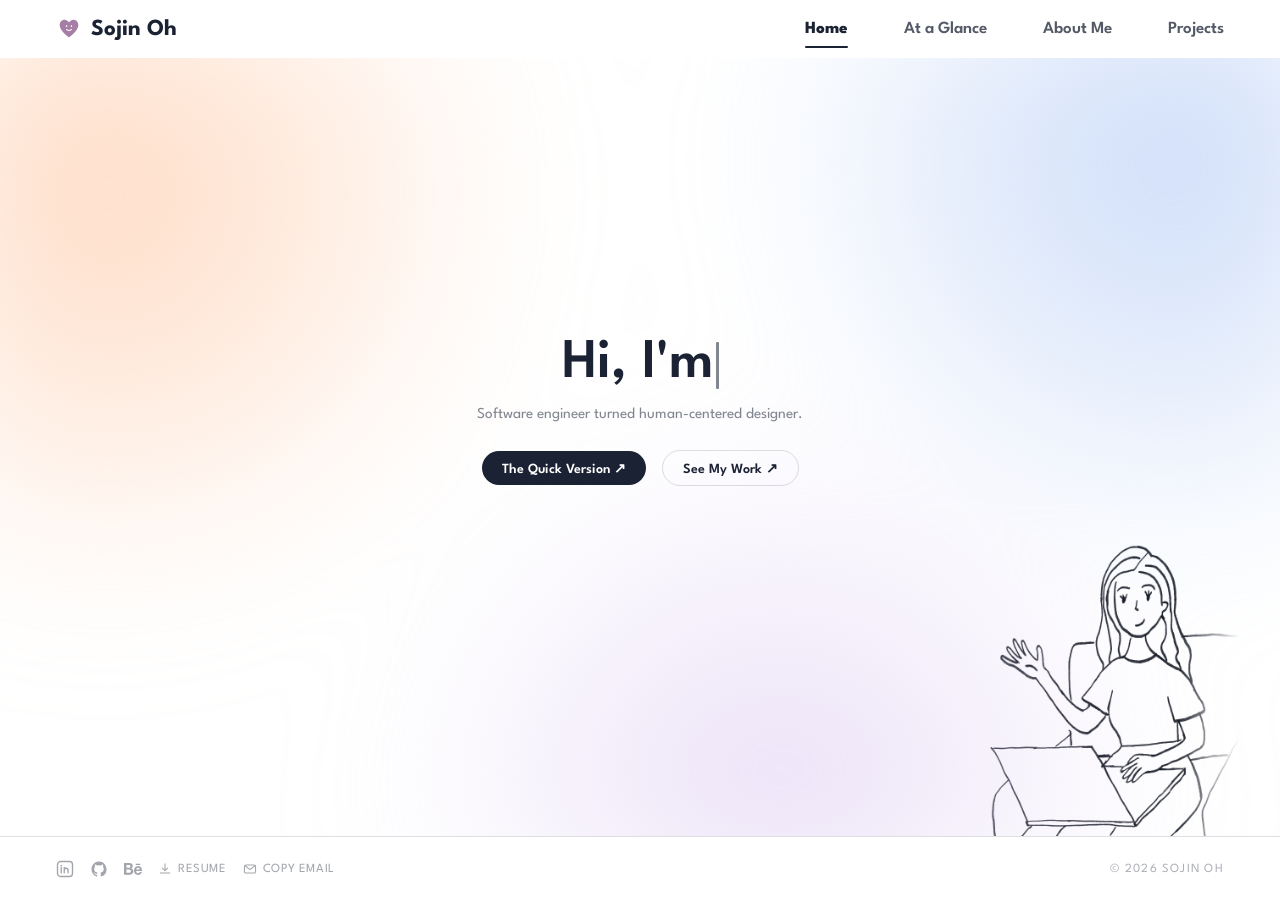
==== index.html @ 61c1c109 "Add Google Analytics tracking to all pages Co-Authored-By: Claude Sonnet 4.6 <noreply@anthropic.com>" ====
<!DOCTYPE html>
<html lang="en">
<head>
  <!-- Google tag (gtag.js) -->
  <script async src="https://www.googletagmanager.com/gtag/js?id=G-WYX55VS86H"></script>
  <script>
    window.dataLayer = window.dataLayer || [];
    function gtag(){dataLayer.push(arguments);}
    gtag('js', new Date());
    gtag('config', 'G-WYX55VS86H');
  </script>
  <meta charset="UTF-8">
  <meta name="viewport" content="width=device-width, initial-scale=1.0">
  <title>Sojin Oh</title>
  <link rel="preconnect" href="https://fonts.googleapis.com">
  <link rel="preconnect" href="https://fonts.gstatic.com" crossorigin>
  <link href="https://fonts.googleapis.com/css2?family=League+Spartan:wght@400;500;600;700;800&display=swap" rel="stylesheet">
  <link rel="stylesheet" href="css/base.css?v=1781768619">
  <link rel="stylesheet" href="css/nav.css?v=1781768619">
  <link rel="stylesheet" href="css/hero.css?v=1781768619">
  <link rel="stylesheet" href="css/cursor.css?v=1781768619">
  <link rel="stylesheet" href="css/feedback.css?v=1781768619">
</head>
<body>

<!-- Custom heart cursor -->
<div id="cursor-heart">
  <svg viewBox="0 0 64 64" fill="none">
    <path d="M32 52C32 52,9 37,9 22C9 14.5,15 9,21 9C26 9,30 12.5,32 16C34 12.5,38 9,43 9C49 9,55 14.5,55 22C55 37,32 52,32 52Z" fill="currentColor" opacity="0.9"/>
    <circle cx="26" cy="25" r="2" fill="white"/>
    <circle cx="38" cy="25" r="2" fill="white"/>
    <path d="M26 33 Q32 38.5 38 33" stroke="white" stroke-width="2.5" fill="none" stroke-linecap="round"/>
  </svg>
</div>
<canvas id="cursor-sparkle-canvas" width="90" height="90"></canvas>

<!-- Nav -->
<nav class="nav">
  <div class="nav-inner">
  <a class="nav-brand" href="/">
    <svg class="nav-heart-icon" viewBox="0 0 64 64" fill="none">
      <path d="M32 52C32 52,9 37,9 22C9 14.5,15 9,21 9C26 9,30 12.5,32 16C34 12.5,38 9,43 9C49 9,55 14.5,55 22C55 37,32 52,32 52Z" fill="currentColor" opacity="0.9"/>
      <circle cx="26" cy="25" r="2" fill="white"/>
      <circle cx="38" cy="25" r="2" fill="white"/>
      <path d="M26 33 Q32 38.5 38 33" stroke="white" stroke-width="2.5" fill="none" stroke-linecap="round"/>
    </svg>
    <span class="nav-logo-text">Sojin Oh</span>
  </a>
  <nav class="nav-links">
    <a class="nav-img-link active" href="/">Home</a>
    <a class="nav-img-link" href="glance.html">At a Glance</a>
    <a class="nav-img-link" href="about.html">About Me</a>
    <a class="nav-img-link" href="work.html">Projects</a>
  </nav>
  </div>
</nav>

<!-- Hero -->
<main class="hero">
  <div class="hero-inner">
    <div class="hero-content">
      <div class="heading-wrap">
        <div class="heading-text" id="heading-text"></div>
      </div>
      <p class="hero-caption">Software engineer turned human-centered designer.</p>
      <div class="cta-row">
        <a class="cta" href="glance.html">The Quick Version ↗</a>
        <a class="cta-secondary" href="work.html">See My Work ↗</a>
      </div>
    </div>
  </div>
</main>

<!-- Doodle corner illustration -->
<img id="doodle-default" class="doodle" src="images/Animated-PNG-Export.png" alt="" aria-hidden="true">
<img id="doodle-hover"   class="doodle" src="images/doodle-hover.png"         alt="" aria-hidden="true">

<!-- Feedback bubble -->
<div class="feedback-toggle-wrap">
  <button class="feedback-toggle hidden" id="feedback-toggle" aria-label="Leave feedback">
    <img class="feedback-icon" src="images/feedback-icon.png" alt="">
  </button>
  <button class="feedback-dismiss" id="feedback-dismiss" aria-label="Hide feedback button">
    <svg width="9" height="9" viewBox="0 0 10 10" fill="none" stroke="currentColor" stroke-width="1.6" stroke-linecap="round">
      <path d="M1 1l8 8M9 1l-8 8"/>
    </svg>
  </button>
</div>

<div class="feedback-card hidden" id="feedback-card">
  <button class="feedback-close" id="feedback-close" aria-label="Minimize">
    <svg width="13" height="13" viewBox="0 0 16 16" fill="none" stroke="currentColor" stroke-width="1.8" stroke-linecap="round">
      <path d="M3 13h10"/>
    </svg>
  </button>
  <div class="feedback-question feedback-title">Did you find what you were looking for?</div>
  <div class="feedback-emojis" id="feedback-emojis">
    <button class="feedback-emoji" data-label="Lost me">
      <svg class="feedback-emoji-icon" viewBox="0 0 64 64" fill="none" aria-hidden="true">
        <path d="M32 52C32 52,9 37,9 22C9 14.5,15 9,21 9C26 9,30 12.5,32 16C34 12.5,38 9,43 9C49 9,55 14.5,55 22C55 37,32 52,32 52Z" fill="currentColor" opacity="0.9"/>
        <path d="M24 23l4 4M24 27l4-4" stroke="white" stroke-width="2" stroke-linecap="round"/>
        <path d="M36 23l4 4M36 27l4-4" stroke="white" stroke-width="2" stroke-linecap="round"/>
        <path d="M24 35q2-2.4 4 0q2 2.4 4 0q2-2.4 4 0q2 2.4 4 0" stroke="white" stroke-width="2" fill="none" stroke-linecap="round"/>
      </svg>
      <span>Lost me</span>
    </button>
    <button class="feedback-emoji" data-label="Meh">
      <svg class="feedback-emoji-icon" viewBox="0 0 64 64" fill="none" aria-hidden="true">
        <path d="M32 52C32 52,9 37,9 22C9 14.5,15 9,21 9C26 9,30 12.5,32 16C34 12.5,38 9,43 9C49 9,55 14.5,55 22C55 37,32 52,32 52Z" fill="currentColor" opacity="0.9"/>
        <path d="M24 25h4" stroke="white" stroke-width="2.5" stroke-linecap="round"/>
        <path d="M36 25h4" stroke="white" stroke-width="2.5" stroke-linecap="round"/>
        <path d="M26 35h12" stroke="white" stroke-width="2.5" stroke-linecap="round"/>
      </svg>
      <span>Meh</span>
    </button>
    <button class="feedback-emoji" data-label="Decent">
      <svg class="feedback-emoji-icon" viewBox="0 0 64 64" fill="none" aria-hidden="true">
        <path d="M32 52C32 52,9 37,9 22C9 14.5,15 9,21 9C26 9,30 12.5,32 16C34 12.5,38 9,43 9C49 9,55 14.5,55 22C55 37,32 52,32 52Z" fill="currentColor" opacity="0.9"/>
        <circle cx="26" cy="25" r="2" fill="white"/>
        <circle cx="38" cy="25" r="2" fill="white"/>
        <path d="M26 33Q32 38.5 38 33" stroke="white" stroke-width="2.5" fill="none" stroke-linecap="round"/>
      </svg>
      <span>Decent</span>
    </button>
    <button class="feedback-emoji" data-label="Loved it">
      <svg class="feedback-emoji-icon" viewBox="0 0 64 64" fill="none" aria-hidden="true">
        <path d="M32 52C32 52,9 37,9 22C9 14.5,15 9,21 9C26 9,30 12.5,32 16C34 12.5,38 9,43 9C49 9,55 14.5,55 22C55 37,32 52,32 52Z" fill="currentColor" opacity="0.9"/>
        <path d="M32 52C32 52,9 37,9 22C9 14.5,15 9,21 9C26 9,30 12.5,32 16C34 12.5,38 9,43 9C49 9,55 14.5,55 22C55 37,32 52,32 52Z" fill="white" transform="translate(26,24) scale(0.16) translate(-32,-30)"/>
        <path d="M32 52C32 52,9 37,9 22C9 14.5,15 9,21 9C26 9,30 12.5,32 16C34 12.5,38 9,43 9C49 9,55 14.5,55 22C55 37,32 52,32 52Z" fill="white" transform="translate(38,24) scale(0.16) translate(-32,-30)"/>
        <path d="M23 33Q32 42 41 33" stroke="white" stroke-width="2.5" fill="none" stroke-linecap="round"/>
      </svg>
      <span>Loved it</span>
    </button>
    <button class="feedback-emoji" data-label="Obsessed">
      <svg class="feedback-emoji-icon" viewBox="0 0 64 64" fill="none" aria-hidden="true">
        <path d="M32 52C32 52,9 37,9 22C9 14.5,15 9,21 9C26 9,30 12.5,32 16C34 12.5,38 9,43 9C49 9,55 14.5,55 22C55 37,32 52,32 52Z" fill="currentColor" opacity="0.9"/>
        <path d="M26,21 L27.2,23.8 L30,25 L27.2,26.2 L26,29 L24.8,26.2 L22,25 L24.8,23.8 Z" fill="white"/>
        <path d="M38,21 L39.2,23.8 L42,25 L39.2,26.2 L38,29 L36.8,26.2 L34,25 L36.8,23.8 Z" fill="white"/>
        <ellipse cx="32" cy="36" rx="3.2" ry="4.4" fill="white"/>
      </svg>
      <span>Obsessed</span>
    </button>
  </div>
  <hr class="feedback-divider">
  <label class="feedback-question feedback-text-label" for="feedback-text">Anything I should do differently?</label>
  <div class="feedback-quick-replies" id="feedback-quick-replies">
    <button class="feedback-quick-reply" type="button">All good, loved it!</button>
    <button class="feedback-quick-reply" type="button">More project details please</button>
    <button class="feedback-quick-reply" type="button">More about your design process</button>
  </div>
  <textarea class="feedback-text" id="feedback-text" rows="3" placeholder="Type away, or tap a bubble above..."></textarea>
  <button class="feedback-submit" id="feedback-submit" disabled>Send feedback 💌</button>
</div>

<footer class="page-footer">
  <div class="page-footer-inner">
    <div class="page-socials">
      <a class="page-social-icon" href="https://www.linkedin.com/in/sojinoh/" target="_blank" rel="noopener" aria-label="LinkedIn">
        <svg width="18" height="18" viewBox="0 0 24 24" fill="none">
          <rect x="2" y="2" width="20" height="20" rx="4" stroke="currentColor" stroke-width="1.8"/>
          <path d="M7 10v7" stroke="currentColor" stroke-width="1.8" stroke-linecap="round"/>
          <circle cx="7" cy="7.5" r="1.1" fill="currentColor"/>
          <path d="M11 17v-3.5a2.5 2.5 0 0 1 5 0V17M11 10v7" stroke="currentColor" stroke-width="1.8" stroke-linecap="round"/>
        </svg>
      </a>
      <a class="page-social-icon" href="https://github.com/sojinoh" target="_blank" rel="noopener" aria-label="GitHub">
        <svg width="18" height="18" viewBox="0 0 24 24" fill="currentColor">
          <path fill-rule="evenodd" clip-rule="evenodd" d="M12 2C6.48 2 2 6.58 2 12.25c0 4.49 2.87 8.3 6.84 9.64.5.1.68-.22.68-.49 0-.24-.01-1.05-.01-1.9-2.78.62-3.37-1.21-3.37-1.21-.45-1.18-1.11-1.49-1.11-1.49-.91-.64.07-.63.07-.63 1 .07 1.53 1.06 1.53 1.06.89 1.56 2.34 1.11 2.91.85.09-.66.34-1.11.62-1.36-2.22-.26-4.56-1.14-4.56-5.07 0-1.12.39-2.04 1.03-2.76-.1-.26-.45-1.31.1-2.73 0 0 .84-.27 2.75 1.05a9.4 9.4 0 0 1 5 0c1.91-1.32 2.75-1.05 2.75-1.05.55 1.42.2 2.47.1 2.73.64.72 1.03 1.64 1.03 2.76 0 3.94-2.34 4.81-4.57 5.07.36.32.67.94.67 1.9 0 1.37-.01 2.47-.01 2.81 0 .27.18.6.69.49A10.03 10.03 0 0 0 22 12.25C22 6.58 17.52 2 12 2Z"/>
        </svg>
      </a>
      <a class="page-social-icon" href="https://www.behance.net/sojinoh1" target="_blank" rel="noopener" aria-label="Behance">
        <svg width="18" height="18" viewBox="0 0 24 24" fill="currentColor">
          <path d="M16.969 16.927a2.561 2.561 0 0 0 1.901.677 2.501 2.501 0 0 0 1.531-.475c.362-.235.636-.584.779-.99h2.585a5.091 5.091 0 0 1-1.9 2.896 5.292 5.292 0 0 1-3.091.88 5.839 5.839 0 0 1-2.284-.433 4.871 4.871 0 0 1-1.723-1.211 5.657 5.657 0 0 1-1.08-1.874 7.057 7.057 0 0 1-.383-2.393c-.005-.8.129-1.595.396-2.349a5.313 5.313 0 0 1 5.088-3.604 4.87 4.87 0 0 1 2.376.563c.661.362 1.231.87 1.668 1.485a6.2 6.2 0 0 1 .943 2.133c.194.821.263 1.666.205 2.508h-7.699c-.063.79.184 1.574.688 2.187ZM6.947 4.084a8.065 8.065 0 0 1 1.928.198 4.29 4.29 0 0 1 1.49.638c.418.303.748.711.958 1.182.241.579.357 1.203.341 1.83a3.506 3.506 0 0 1-.506 1.961 3.726 3.726 0 0 1-1.503 1.287 3.588 3.588 0 0 1 2.027 1.437c.464.747.697 1.615.67 2.494a4.593 4.593 0 0 1-.423 2.032 3.945 3.945 0 0 1-1.163 1.413 5.114 5.114 0 0 1-1.683.807 7.135 7.135 0 0 1-1.928.259H0V4.084h6.947Zm-.235 12.9c.308.004.616-.029.916-.099a2.18 2.18 0 0 0 .766-.332c.228-.158.411-.371.534-.619.142-.317.208-.663.191-1.009a2.08 2.08 0 0 0-.642-1.715 2.618 2.618 0 0 0-1.696-.505h-3.54v4.279h3.471Zm13.635-5.967a2.13 2.13 0 0 0-1.654-.619 2.336 2.336 0 0 0-1.163.259 2.474 2.474 0 0 0-.738.62 2.359 2.359 0 0 0-.396.792c-.074.239-.12.485-.137.734h4.769a3.239 3.239 0 0 0-.679-1.785l-.002-.001Zm-13.813-.648a2.254 2.254 0 0 0 1.423-.433c.399-.355.607-.88.56-1.413a1.916 1.916 0 0 0-.178-.891 1.298 1.298 0 0 0-.495-.533 1.851 1.851 0 0 0-.711-.274 3.966 3.966 0 0 0-.835-.073H3.241v3.631h3.293v-.014ZM21.62 5.122h-5.976v1.527h5.976V5.122Z"/>
        </svg>
      </a>
      <a class="page-social-link" href="Sojin_Oh_Resume.pdf" download aria-label="Download Resume">
        <svg width="14" height="14" viewBox="0 0 24 24" fill="none" stroke="currentColor" stroke-width="1.8" stroke-linecap="round" stroke-linejoin="round">
          <path d="M12 3v12M7.5 10.5 12 15l4.5-4.5"/>
          <path d="M4 19h16"/>
        </svg>
        Resume
      </a>
      <button class="page-social-link copy-email-btn" data-email="sojinohh@gmail.com" aria-label="Copy email address">
        <svg width="14" height="14" viewBox="0 0 24 24" fill="none" stroke="currentColor" stroke-width="1.8" stroke-linecap="round" stroke-linejoin="round">
          <rect x="2.5" y="5" width="19" height="14" rx="2.5"/>
          <path d="M3.5 6.5 12 13l8.5-6.5"/>
        </svg>
        <span class="copy-email-label">Copy Email</span>
      </button>
    </div>
    <span class="page-footer-copy">© 2026 Sojin Oh</span>
  </div>
</footer>

<script src="js/cursor.js"></script>
<script>
  (function () {
    const el = document.getElementById('heading-text');
    const segments = [
      { text: 'Hi,', hi: true },
      { text: " I'm ", hi: false }
    ];
    const allChars = [];
    for (const seg of segments) {
      for (const char of seg.text) allChars.push({ char, hi: seg.hi });
    }
    const names = ['Sojin', '소진'];

    const cursor = document.createElement('span');
    cursor.className = 'type-cursor';
    el.appendChild(cursor);

    const pauseAfter = 'Hi,'.length - 1;
    let i = 0;
    function typeNext() {
      if (i >= allChars.length) {
        typeNameSeq(0);
        return;
      }
      const { char, hi } = allChars[i];
      const span = document.createElement('span');
      if (hi) span.className = 'heading-hi';
      span.textContent = char === ' ' ? ' ' : char;
      el.insertBefore(span, cursor);
      const delay = i === pauseAfter ? 520 : 130;
      i++;
      setTimeout(typeNext, delay);
    }

    function typeNameSeq(nameIdx) {
      typeNameChar(names[nameIdx], 0, nameIdx);
    }

    function typeNameChar(str, idx, nameIdx) {
      if (idx >= str.length) {
        const isLast = nameIdx === names.length - 1;
        if (isLast) {
          fadeCursor();
        } else {
          setTimeout(() => eraseName(str.length, nameIdx), 850);
        }
        return;
      }
      const span = document.createElement('span');
      span.className = 'heading-name-char';
      span.textContent = str[idx];
      el.insertBefore(span, cursor);
      setTimeout(() => typeNameChar(str, idx + 1, nameIdx), 130);
    }

    function eraseName(count, nameIdx) {
      if (count <= 0) {
        setTimeout(() => typeNameSeq(nameIdx + 1), 250);
        return;
      }
      const chars = el.querySelectorAll('.heading-name-char');
      const last = chars[chars.length - 1];
      if (last) last.remove();
      setTimeout(() => eraseName(count - 1, nameIdx), 70);
    }

    function fadeCursor() {
      setTimeout(() => {
        cursor.style.transition = 'opacity 0.5s';
        cursor.style.opacity = '0';
        setTimeout(() => cursor.remove(), 500);
      }, 900);
    }

    typeNext();
  })();
</script>
<script>
  document.querySelectorAll('.nav-img-link, .cta, .cta-secondary, .social-icon').forEach(el => {
    el.addEventListener('mouseenter', () => document.body.classList.add('doodle-reacting'));
    el.addEventListener('mouseleave', () => document.body.classList.remove('doodle-reacting'));
  });
</script>
<script>
  (function () {
    const hero = document.querySelector('.hero');
    if (!hero) return;
    const RANGE = 22;
    hero.addEventListener('mousemove', e => {
      const rect = hero.getBoundingClientRect();
      const nx = (e.clientX - rect.left) / rect.width - 0.5;
      const ny = (e.clientY - rect.top) / rect.height - 0.5;
      hero.style.setProperty('--mx', (nx * RANGE).toFixed(1));
      hero.style.setProperty('--my', (ny * RANGE).toFixed(1));
    });
    hero.addEventListener('mouseleave', () => {
      hero.style.setProperty('--mx', 0);
      hero.style.setProperty('--my', 0);
    });
  })();
</script>

<button class="scroll-hint hidden" id="scroll-hint" aria-label="Scroll down">
  <svg width="16" height="16" viewBox="0 0 16 16" fill="none" stroke="currentColor" stroke-width="2" stroke-linecap="round" stroke-linejoin="round">
    <path d="M3 6l5 5 5-5"/>
  </svg>
</button>
<script src="js/feedback.js"></script>
<script src="js/copy-email.js"></script>
<script src="js/scroll-hint.js"></script>

</body>
</html>
---- css/base.css ----
:root {
  --bg:           #FFFFFF;
  --text:         #1A2233;
  --accent:       #1A2233;
  --sky:          #F2F2F2;
  --sky-deep:     #FFFFFF;
  --nav-bg:       #FFFFFF;
  --nav-text:     #1A2233;
  --muted:        rgba(26, 34, 51, 0.55);
  --border:       rgba(26, 34, 51, 0.14);
  --heart-color:  #9B6F9B;
  --card-elevated: #E6DBE6;
  --chip-bg:      rgba(26, 34, 51, 0.06);
}

* { box-sizing: border-box; margin: 0; padding: 0; outline: none; }

a { color: inherit; }

/* ── Inline text links (no class) ───────────────────────────────
   Classed links (.cta, .page-social-icon, etc.) set their own color/
   decoration and override this via specificity. */
a:not([class]) {
  color: var(--heart-color);
  text-decoration: underline;
  text-decoration-color: var(--heart-color);
  text-underline-offset: 2px;
  transition: opacity 0.2s;
}

a:not([class]):hover {
  opacity: 0.7;
}

/* ── Image placeholder (diagonal X box, until real images are in) ── */
.img-placeholder {
  background-color: var(--sky);
  border: 1px solid var(--border);
  background-image:
    linear-gradient(to top right, transparent calc(50% - 0.5px), var(--border) 50%, transparent calc(50% + 0.5px)),
    linear-gradient(to top left,  transparent calc(50% - 0.5px), var(--border) 50%, transparent calc(50% + 0.5px));
}

/* ── Footer ──────────────────────────────────────────────────── */
.page-footer {
  position: fixed;
  bottom: 0;
  left: 0;
  width: 100%;
  background: var(--nav-bg);
  padding: 1.4rem 3.5rem;
  flex-shrink: 0;
  z-index: 10;
  border-top: 1px solid var(--border);
}

.page-footer-inner {
  display: flex;
  align-items: center;
  justify-content: space-between;
  max-width: 1200px;
  margin: 0 auto;
}

.page-footer-copy {
  font-size: 0.78rem;
  color: var(--text);
  opacity: 0.35;
  text-transform: uppercase;
  letter-spacing: 0.1em;
}

.page-socials {
  display: flex;
  flex-direction: row;
  gap: 1rem;
}

.page-social-icon {
  color: var(--text);
  opacity: 0.4;
  display: flex;
  align-items: center;
  text-decoration: none;
  transition: opacity 0.2s, color 0.2s, transform 0.2s cubic-bezier(0.34, 1.56, 0.64, 1);
}

.page-social-icon:hover {
  color: var(--accent);
  opacity: 1;
  transform: scale(1.2) translateY(-2px);
}

.page-social-link {
  display: inline-flex;
  align-items: center;
  gap: 6px;
  font-family: 'League Spartan', sans-serif;
  font-size: 0.78rem;
  letter-spacing: 0.05em;
  text-transform: uppercase;
  color: var(--text);
  opacity: 0.4;
  text-decoration: none;
  background: none;
  border: none;
  padding: 0;
  cursor: pointer;
  transition: opacity 0.2s, color 0.2s, transform 0.2s cubic-bezier(0.34, 1.56, 0.64, 1);
}

.page-social-link:hover {
  color: var(--accent);
  opacity: 1;
  transform: translateY(-2px);
}

.page-social-link.copied {
  color: var(--accent);
  opacity: 1;
}

@media (max-width: 700px) {
  .page-footer { padding: 1.2rem 1.5rem; }
}

/* ── Scroll hint ──────────────────────────────────────────────── */
.scroll-hint {
  position: fixed;
  bottom: 6.2rem;
  right: 2.2rem;
  z-index: 15;
  width: 40px;
  height: 40px;
  border-radius: 50%;
  background: var(--nav-bg);
  border: 1.5px solid var(--border);
  display: flex;
  align-items: center;
  justify-content: center;
  color: var(--text);
  cursor: pointer;
  opacity: 0.85;
  transition: opacity 0.3s ease, border-color 0.2s, color 0.2s;
}

.scroll-hint:hover { border-color: var(--accent); color: var(--accent); }

.scroll-hint.hidden { opacity: 0; pointer-events: none; }

@media (max-width: 700px) {
  .scroll-hint { right: 1.2rem; bottom: 5.6rem; width: 34px; height: 34px; }
}

.doodle {
  position: fixed;
  bottom: 4rem;
  right: max(0px, calc(50% - 600px));
  width: min(500px, 42vw);
  pointer-events: none;
  z-index: 1;
  transition: opacity 0.25s ease;
  mix-blend-mode: multiply;
  mask-image: linear-gradient(to right, black 0%, black 88%, transparent 100%);
  -webkit-mask-image: linear-gradient(to right, black 0%, black 88%, transparent 100%);
}
#doodle-hover { opacity: 0; }
body.doodle-reacting #doodle-default { opacity: 0; }
body.doodle-reacting #doodle-hover   { opacity: 1; }
html { font-size: 16px; }
@media (max-width: 700px) { html { font-size: 15px; } }
html, body { height: 100%; }

body {
  background: var(--bg);
  min-height: 100vh;
  display: flex;
  flex-direction: column;
  position: relative;
  overflow: hidden;
  font-family: 'League Spartan', sans-serif;
  color: var(--text);
  padding-bottom: 4.7rem;
}

@media (max-width: 700px) {
  body { padding-bottom: 4.2rem; }

  /* Mobile Safari anchors `position: fixed` to the large viewport (toolbar
     collapsed), so a fixed bottom-0 footer sits below the visible screen
     until the page is scrolled once. The homepage never scrolls, so the
     footer would stay hidden forever — keep it in normal flow there instead,
     sized to the dynamic (currently visible) viewport. */
  body:has(.hero) {
    height: 100dvh;
    min-height: 100dvh;
    padding-bottom: 0;
  }

  body:has(.hero) .page-footer {
    position: static;
  }
}
---- css/nav.css ----
.nav {
  display: flex;
  justify-content: space-between;
  align-items: center;
  padding: 1rem 3.5rem;
  position: relative;
  z-index: 10;
  background: var(--nav-bg);
}

.nav-inner {
  display: flex;
  justify-content: space-between;
  align-items: center;
  max-width: 1200px;
  margin: 0 auto;
  width: 100%;
}

.nav-brand {
  display: flex;
  align-items: center;
  gap: 9px;
  text-decoration: none;
  transition: transform 0.2s cubic-bezier(0.34, 1.56, 0.64, 1);
}

.nav-brand:hover { transform: scale(1.05); }

.nav-heart-icon {
  height: 26px;
  width: 26px;
  flex-shrink: 0;
  color: var(--heart-color);
}

.nav-logo-text {
  font-family: 'League Spartan', sans-serif;
  font-weight: 700;
  font-size: 23px;
  color: var(--nav-text);
  line-height: 1;
}

.nav-links {
  display: flex;
  align-items: flex-end;
  gap: 3.5rem;
}

.nav-img-link {
  position: relative;
  display: flex;
  align-items: center;
  text-decoration: none;
  opacity: 0.75;
  transition: opacity 0.2s, color 0.2s, transform 0.2s cubic-bezier(0.34, 1.56, 0.64, 1);
  font-family: 'League Spartan', sans-serif;
  font-weight: 600;
  font-size: 17px;
  color: var(--nav-text);
  line-height: 1;
  padding: 12px 16px 16px;
  margin: -12px -16px -16px;
}

.nav-img-link::after {
  content: '';
  position: absolute;
  left: 16px;
  right: 16px;
  bottom: 6px;
  height: 2px;
  border-radius: 1px;
  background: var(--nav-text);
  transform: scaleX(0);
  transform-origin: center;
  transition: transform 0.2s cubic-bezier(0.34, 1.56, 0.64, 1);
}

.nav-img-link:hover {
  opacity: 1;
  color: var(--accent);
  transform: translateY(-3px);
}

.nav-img-link.active {
  opacity: 1;
  font-weight: 800;
}

.nav-img-link.active::after {
  transform: scaleX(1);
}

@media (max-width: 700px) {
  .nav { padding: 0.75rem 1.5rem; }
  .nav-logo-text { font-size: 19px; }
  .nav-heart-icon { height: 22px; width: 22px; }
  .nav-links { gap: 1.6rem; }
  .nav-img-link { font-size: 14px; }
}

@media (max-width: 480px) {
  .nav-logo-text { font-size: 17px; }
  .nav-links { gap: 1rem; }
  .nav-img-link { font-size: 13px; }
}
---- css/hero.css ----
.hero {
  flex: 1;
  display: flex;
  align-items: center;
  padding: 2rem 3.5rem 6rem;
  position: relative;
  z-index: 2;
}

.hero::before {
  content: '';
  position: absolute;
  inset: -8% -5%;
  z-index: -1;
  pointer-events: none;
  background:
    radial-gradient(circle at 12% 22%, rgba(255, 199, 163, 0.65), transparent 30%),
    radial-gradient(circle at 88% 18%, rgba(176, 201, 245, 0.65), transparent 30%),
    radial-gradient(circle at 60% 92%, rgba(216, 196, 240, 0.55), transparent 34%);
  background-blend-mode: screen;
  filter: blur(70px);
  transform: translate(calc(var(--mx, 0) * 1px), calc(var(--my, 0) * 1px));
  transition: transform 0.6s ease-out;
  will-change: transform;
}

.hero-inner {
  max-width: 1200px;
  margin: 0 auto;
  width: 100%;
  display: flex;
  justify-content: center;
}

.hero-content {
  display: flex;
  flex-direction: column;
  align-items: center;
  text-align: center;
  max-width: 560px;
}

.hero-caption {
  font-size: 0.95rem;
  color: var(--muted);
  margin-top: 0.8rem;
  margin-bottom: 1.8rem;
}

.heading-wrap {
  margin-bottom: 0;
}

.heading-text {
  display: block;
  font-family: 'League Spartan', sans-serif;
  font-weight: 600;
  font-size: 56px;
  line-height: 1.1;
  color: var(--text);
  white-space: nowrap;
}

.heading-hi {
  color: var(--accent);
}

.type-cursor {
  display: inline-block;
  width: 3px;
  height: 0.85em;
  background: var(--muted);
  vertical-align: middle;
  margin-left: 3px;
  border-radius: 1px;
  animation: cursorBlink 0.6s step-end infinite;
}

@keyframes cursorBlink {
  0%, 100% { opacity: 1; }
  50%       { opacity: 0; }
}

.cta {
  display: inline-flex;
  align-items: center;
  gap: 8px;
  font-family: 'League Spartan', sans-serif;
  font-size: 14px;
  font-weight: 600;
  color: #fff;
  background: var(--accent);
  border-radius: 24px;
  padding: 9px 20px;
  text-decoration: none;
  transition: background 0.2s, transform 0.15s;
}

.cta-row {
  display: flex;
  align-items: center;
  gap: 1rem;
  flex-wrap: wrap;
  justify-content: center;
}

.cta-secondary {
  display: inline-flex;
  align-items: center;
  gap: 8px;
  font-family: 'League Spartan', sans-serif;
  font-size: 14px;
  font-weight: 600;
  color: var(--text);
  border: 1.5px solid var(--border);
  border-radius: 24px;
  padding: 9px 20px;
  text-decoration: none;
  transition: border-color 0.2s, color 0.2s, transform 0.15s, box-shadow 0.2s;
}

.cta-secondary:hover {
  border-color: var(--accent);
  color: var(--accent);
  transform: translateY(-3px);
  box-shadow: 0 8px 24px rgba(26, 34, 51, 0.12);
}

.cta:hover {
  filter: brightness(0.88);
  transform: translateY(-3px);
  box-shadow: 0 8px 24px rgba(26, 34, 51, 0.12);
}

.socials {
  display: flex;
  gap: 12px;
  margin-top: 2.4rem;
}

.social-icon {
  color: var(--text);
  text-decoration: none;
  display: flex;
  align-items: center;
  transition: color 0.2s, transform 0.2s cubic-bezier(0.34, 1.56, 0.64, 1);
}

.social-icon:hover {
  color: var(--accent);
  transform: scale(1.25) translateY(-2px);
}


@media (max-width: 700px) {
  .hero { align-items: center; justify-content: center; padding: 1rem 1.5rem 3rem; }
  .hero-content { align-items: center; text-align: center; }
  .doodle { width: min(220px, 55vw); opacity: 0.5; bottom: 3.5rem; }
  .heading-text { font-size: clamp(32px, 9vw, 44px); white-space: normal; text-align: center; }
  .hero-caption { text-align: center; }
  .cta-row { justify-content: center; }
  .cta { font-size: 13px; padding: 9px 18px; }
  .cta-secondary { font-size: 13px; padding: 9px 18px; }
  .socials { margin-top: 1.6rem; }
}

@media (max-width: 480px) {
  .heading-text { font-size: clamp(28px, 9vw, 36px); }
  .cta { font-size: 13px; padding: 9px 18px; }
}
---- css/cursor.css ----
/* ── Hide default cursor (desktop only) ────────────────────── */
@media (hover: hover) and (pointer: fine) {
  * { cursor: none !important; }
}

@media not all and (hover: hover) and (pointer: fine) {
  #cursor-heart,
  #cursor-sparkle-canvas { display: none !important; }
}

/* ── Heart cursor ──────────────────────────────────────────── */
#cursor-heart,
#nav-logo {
  color: var(--heart-color, #d4a0e8);
}

#cursor-heart {
  position: fixed;
  pointer-events: none;
  z-index: 99999;
  width: 38px;
  height: 38px;
  transform: translate(-50%, -50%);
  transition: transform 0.12s ease;
}

#cursor-heart svg {
  width: 100%;
  height: 100%;
  filter: drop-shadow(0 1px 3px rgba(0, 0, 0, 0.25));
  transition: filter 0.15s ease;
}

#cursor-heart.hovering {
  transform: translate(-50%, -50%) scale(1.35);
}

#cursor-heart.hovering svg {
  filter: drop-shadow(0 0 7px rgba(26, 34, 51, 0.5)) drop-shadow(0 1px 3px rgba(0, 0, 0, 0.2));
}

#cursor-heart.clicking {
  transform: translate(-50%, -50%) scale(0.72);
}

#cursor-heart.clicking svg {
  filter: drop-shadow(0 0 10px rgba(26, 34, 51, 0.6)) drop-shadow(0 1px 3px rgba(0, 0, 0, 0.2));
}

/* ── Sparkle canvas ────────────────────────────────────────── */
#cursor-sparkle-canvas {
  position: fixed;
  pointer-events: none;
  z-index: 99998;
  width: 90px;
  height: 90px;
  transform: translate(-50%, -50%);
}
---- css/feedback.css ----
/* ── Feedback: floating toggle ───────────────────────────────── */
.feedback-toggle-wrap {
  position: fixed;
  bottom: 5.5rem;
  left: max(3.5rem, calc(50% - 600px));
  z-index: 50;
}

.feedback-toggle-wrap.hidden { display: none; }

.feedback-icon {
  width: 19px;
  height: 19px;
  filter: brightness(0) invert(1);
  transform: translate(1px, 1px);
}

.feedback-toggle {
  position: relative;
  width: 42px;
  height: 42px;
  border-radius: 50%;
  background: var(--heart-color);
  color: #fff;
  border: none;
  display: flex;
  align-items: center;
  justify-content: center;
  cursor: pointer;
  box-shadow: 0 6px 20px rgba(26, 34, 51, 0.22);
  transition: transform 0.2s ease;
}

.feedback-toggle:hover { transform: scale(1.08); }
.feedback-toggle.hidden { display: none; }

.feedback-dismiss {
  position: absolute;
  top: -4px;
  right: -4px;
  width: 18px;
  height: 18px;
  border-radius: 50%;
  background: var(--bg);
  border: none;
  box-shadow: 0 2px 6px rgba(26, 34, 51, 0.25);
  color: var(--muted);
  display: flex;
  align-items: center;
  justify-content: center;
  padding: 0;
  cursor: pointer;
  opacity: 1;
  transition: color 0.15s ease, box-shadow 0.15s ease;
}

.feedback-dismiss:hover, .feedback-dismiss:focus-visible {
  color: var(--accent);
  box-shadow: 0 2px 8px rgba(26, 34, 51, 0.35);
}

.feedback-dismiss.hidden,
.feedback-toggle.hidden + .feedback-dismiss { display: none; }

/* ── Feedback: card ───────────────────────────────────────────── */
.feedback-card {
  position: fixed;
  bottom: 5.5rem;
  left: max(3.5rem, calc(50% - 600px));
  z-index: 50;
  width: min(300px, calc(100vw - 7rem));
  background: var(--sky-deep);
  border: 1px solid var(--border);
  border-radius: 16px;
  padding: 1.2rem 1.2rem 1.1rem;
  box-shadow: 0 16px 48px rgba(26, 34, 51, 0.22);
}

.feedback-card.hidden { display: none; }

.feedback-close {
  position: absolute;
  top: 0.4rem;
  right: 0.4rem;
  background: transparent;
  border: none;
  color: var(--muted);
  cursor: pointer;
  display: flex;
  align-items: center;
  justify-content: center;
  width: 36px;
  height: 36px;
  border-radius: 50%;
  transition: color 0.2s, background 0.2s;
}

.feedback-close:hover { color: var(--accent); background: var(--chip-bg); }

.feedback-question {
  font-size: 0.92rem;
  font-weight: 600;
  color: var(--text);
  line-height: 1.4;
}

.feedback-title {
  margin: 0 1.4rem 1rem 0;
}

.feedback-divider {
  border: none;
  border-top: 1px solid var(--border);
  margin: 1.3rem 0 1rem;
}

.feedback-emojis {
  display: flex;
  justify-content: space-between;
  gap: 4px;
  margin-bottom: 0.3rem;
}

.feedback-emoji {
  background: transparent;
  border: none;
  padding: 5px;
  border-radius: 8px;
  cursor: pointer;
  display: flex;
  flex-direction: column;
  align-items: center;
  gap: 4px;
  opacity: 0.5;
  transition: opacity 0.2s, transform 0.2s, background 0.2s;
}

.feedback-emoji-icon {
  width: 26px;
  height: 26px;
  color: var(--heart-color);
}

.feedback-emoji span {
  font-size: 0.62rem;
  color: var(--muted);
  text-align: center;
  line-height: 1.1;
}

.feedback-emoji:hover { opacity: 0.85; transform: scale(1.1); }

.feedback-emoji.selected {
  opacity: 1;
  background: var(--chip-bg);
  transform: scale(1.15);
}

.feedback-text-label {
  display: block;
  margin-bottom: 0.8rem;
}

.feedback-quick-replies {
  display: flex;
  flex-wrap: wrap;
  gap: 6px;
  margin-bottom: 0.8rem;
}

.feedback-quick-reply {
  background: var(--chip-bg);
  border: 1px solid var(--border);
  border-radius: 14px;
  padding: 4px 10px;
  font-family: 'League Spartan', sans-serif;
  font-size: 0.74rem;
  color: var(--text);
  cursor: pointer;
  transition: border-color 0.2s, color 0.2s;
}

.feedback-quick-reply:hover { border-color: var(--accent); color: var(--accent); }

.feedback-text {
  width: 100%;
  resize: none;
  background: var(--bg);
  border: 1px solid var(--border);
  border-radius: 10px;
  padding: 0.6rem 0.7rem;
  font-family: inherit;
  font-size: 0.85rem;
  color: var(--text);
  margin-bottom: 1.1rem;
  transition: border-color 0.2s;
}

.feedback-text:focus { outline: none; border-color: var(--accent); }

.feedback-submit {
  width: 100%;
  background: var(--border);
  color: var(--muted);
  border: none;
  border-radius: 10px;
  padding: 8px 0;
  font-family: 'League Spartan', sans-serif;
  font-size: 0.85rem;
  font-weight: 600;
  cursor: not-allowed;
  transition: background 0.2s, color 0.2s;
}

.feedback-submit:not(:disabled) {
  background: var(--accent);
  color: #fff;
  cursor: pointer;
}

.feedback-thanks {
  font-size: 0.88rem;
  color: var(--accent);
  font-weight: 600;
  text-align: center;
  padding: 0.6rem 0;
}

@media (max-width: 700px) {
  .feedback-toggle-wrap, .feedback-card { bottom: 4.8rem; left: 1.5rem; }
  .feedback-card { width: min(300px, calc(100vw - 3rem)); }
}
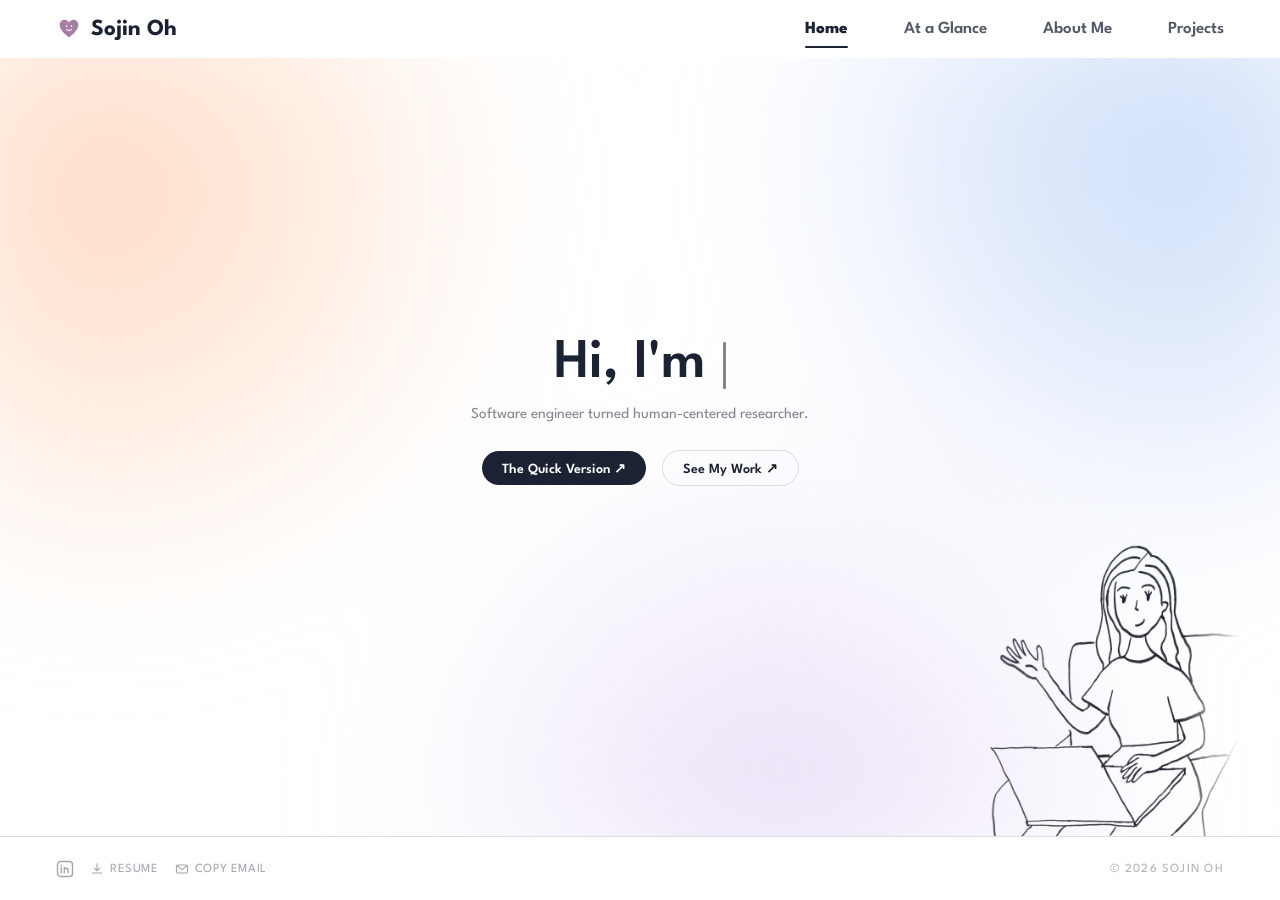
==== commit fddb78ce: "Remove GitHub and Behance icons from social bar on all pages Co-Authored-By: Claude Sonnet 4.6 <nore" ====
--- a/index.html
+++ b/index.html
@@ -62,7 +62,7 @@
       <div class="heading-wrap">
         <div class="heading-text" id="heading-text"></div>
       </div>
-      <p class="hero-caption">Software engineer turned human-centered designer.</p>
+      <p class="hero-caption">Software engineer turned human-centered researcher.</p>
       <div class="cta-row">
         <a class="cta" href="glance.html">The Quick Version ↗</a>
         <a class="cta-secondary" href="work.html">See My Work ↗</a>
@@ -161,16 +161,6 @@
           <path d="M7 10v7" stroke="currentColor" stroke-width="1.8" stroke-linecap="round"/>
           <circle cx="7" cy="7.5" r="1.1" fill="currentColor"/>
           <path d="M11 17v-3.5a2.5 2.5 0 0 1 5 0V17M11 10v7" stroke="currentColor" stroke-width="1.8" stroke-linecap="round"/>
-        </svg>
-      </a>
-      <a class="page-social-icon" href="https://github.com/sojinoh" target="_blank" rel="noopener" aria-label="GitHub">
-        <svg width="18" height="18" viewBox="0 0 24 24" fill="currentColor">
-          <path fill-rule="evenodd" clip-rule="evenodd" d="M12 2C6.48 2 2 6.58 2 12.25c0 4.49 2.87 8.3 6.84 9.64.5.1.68-.22.68-.49 0-.24-.01-1.05-.01-1.9-2.78.62-3.37-1.21-3.37-1.21-.45-1.18-1.11-1.49-1.11-1.49-.91-.64.07-.63.07-.63 1 .07 1.53 1.06 1.53 1.06.89 1.56 2.34 1.11 2.91.85.09-.66.34-1.11.62-1.36-2.22-.26-4.56-1.14-4.56-5.07 0-1.12.39-2.04 1.03-2.76-.1-.26-.45-1.31.1-2.73 0 0 .84-.27 2.75 1.05a9.4 9.4 0 0 1 5 0c1.91-1.32 2.75-1.05 2.75-1.05.55 1.42.2 2.47.1 2.73.64.72 1.03 1.64 1.03 2.76 0 3.94-2.34 4.81-4.57 5.07.36.32.67.94.67 1.9 0 1.37-.01 2.47-.01 2.81 0 .27.18.6.69.49A10.03 10.03 0 0 0 22 12.25C22 6.58 17.52 2 12 2Z"/>
-        </svg>
-      </a>
-      <a class="page-social-icon" href="https://www.behance.net/sojinoh1" target="_blank" rel="noopener" aria-label="Behance">
-        <svg width="18" height="18" viewBox="0 0 24 24" fill="currentColor">
-          <path d="M16.969 16.927a2.561 2.561 0 0 0 1.901.677 2.501 2.501 0 0 0 1.531-.475c.362-.235.636-.584.779-.99h2.585a5.091 5.091 0 0 1-1.9 2.896 5.292 5.292 0 0 1-3.091.88 5.839 5.839 0 0 1-2.284-.433 4.871 4.871 0 0 1-1.723-1.211 5.657 5.657 0 0 1-1.08-1.874 7.057 7.057 0 0 1-.383-2.393c-.005-.8.129-1.595.396-2.349a5.313 5.313 0 0 1 5.088-3.604 4.87 4.87 0 0 1 2.376.563c.661.362 1.231.87 1.668 1.485a6.2 6.2 0 0 1 .943 2.133c.194.821.263 1.666.205 2.508h-7.699c-.063.79.184 1.574.688 2.187ZM6.947 4.084a8.065 8.065 0 0 1 1.928.198 4.29 4.29 0 0 1 1.49.638c.418.303.748.711.958 1.182.241.579.357 1.203.341 1.83a3.506 3.506 0 0 1-.506 1.961 3.726 3.726 0 0 1-1.503 1.287 3.588 3.588 0 0 1 2.027 1.437c.464.747.697 1.615.67 2.494a4.593 4.593 0 0 1-.423 2.032 3.945 3.945 0 0 1-1.163 1.413 5.114 5.114 0 0 1-1.683.807 7.135 7.135 0 0 1-1.928.259H0V4.084h6.947Zm-.235 12.9c.308.004.616-.029.916-.099a2.18 2.18 0 0 0 .766-.332c.228-.158.411-.371.534-.619.142-.317.208-.663.191-1.009a2.08 2.08 0 0 0-.642-1.715 2.618 2.618 0 0 0-1.696-.505h-3.54v4.279h3.471Zm13.635-5.967a2.13 2.13 0 0 0-1.654-.619 2.336 2.336 0 0 0-1.163.259 2.474 2.474 0 0 0-.738.62 2.359 2.359 0 0 0-.396.792c-.074.239-.12.485-.137.734h4.769a3.239 3.239 0 0 0-.679-1.785l-.002-.001Zm-13.813-.648a2.254 2.254 0 0 0 1.423-.433c.399-.355.607-.88.56-1.413a1.916 1.916 0 0 0-.178-.891 1.298 1.298 0 0 0-.495-.533 1.851 1.851 0 0 0-.711-.274 3.966 3.966 0 0 0-.835-.073H3.241v3.631h3.293v-.014ZM21.62 5.122h-5.976v1.527h5.976V5.122Z"/>
         </svg>
       </a>
       <a class="page-social-link" href="Sojin_Oh_Resume.pdf" download aria-label="Download Resume">
@@ -233,12 +223,7 @@
 
     function typeNameChar(str, idx, nameIdx) {
       if (idx >= str.length) {
-        const isLast = nameIdx === names.length - 1;
-        if (isLast) {
-          fadeCursor();
-        } else {
-          setTimeout(() => eraseName(str.length, nameIdx), 850);
-        }
+        setTimeout(() => eraseName(str.length, nameIdx), 2200);
         return;
       }
       const span = document.createElement('span');
@@ -250,21 +235,14 @@
 
     function eraseName(count, nameIdx) {
       if (count <= 0) {
-        setTimeout(() => typeNameSeq(nameIdx + 1), 250);
+        const nextIdx = (nameIdx + 1) % names.length;
+        setTimeout(() => typeNameSeq(nextIdx), 400);
         return;
       }
       const chars = el.querySelectorAll('.heading-name-char');
       const last = chars[chars.length - 1];
       if (last) last.remove();
-      setTimeout(() => eraseName(count - 1, nameIdx), 70);
-    }
-
-    function fadeCursor() {
-      setTimeout(() => {
-        cursor.style.transition = 'opacity 0.5s';
-        cursor.style.opacity = '0';
-        setTimeout(() => cursor.remove(), 500);
-      }, 900);
+      setTimeout(() => eraseName(count - 1, nameIdx), 110);
     }
 
     typeNext();
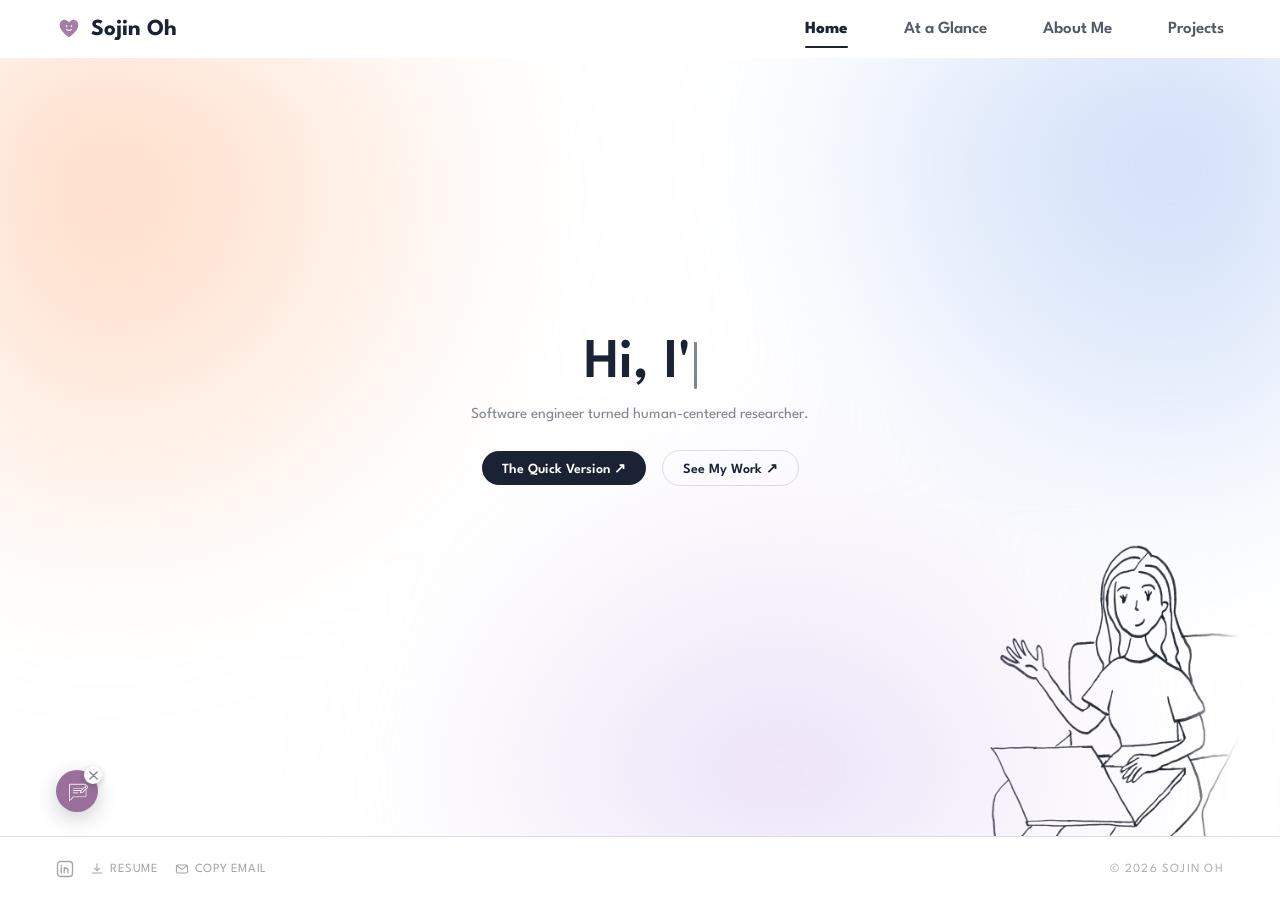
==== commit 9982225f: "Rewrite website case study as a pivot-driven story and stop feedback auto-popup - Rename project to " ====
--- a/index.html
+++ b/index.html
@@ -278,7 +278,7 @@
     <path d="M3 6l5 5 5-5"/>
   </svg>
 </button>
-<script src="js/feedback.js"></script>
+<script src="js/feedback.js?v=2"></script>
 <script src="js/copy-email.js"></script>
 <script src="js/scroll-hint.js"></script>
 
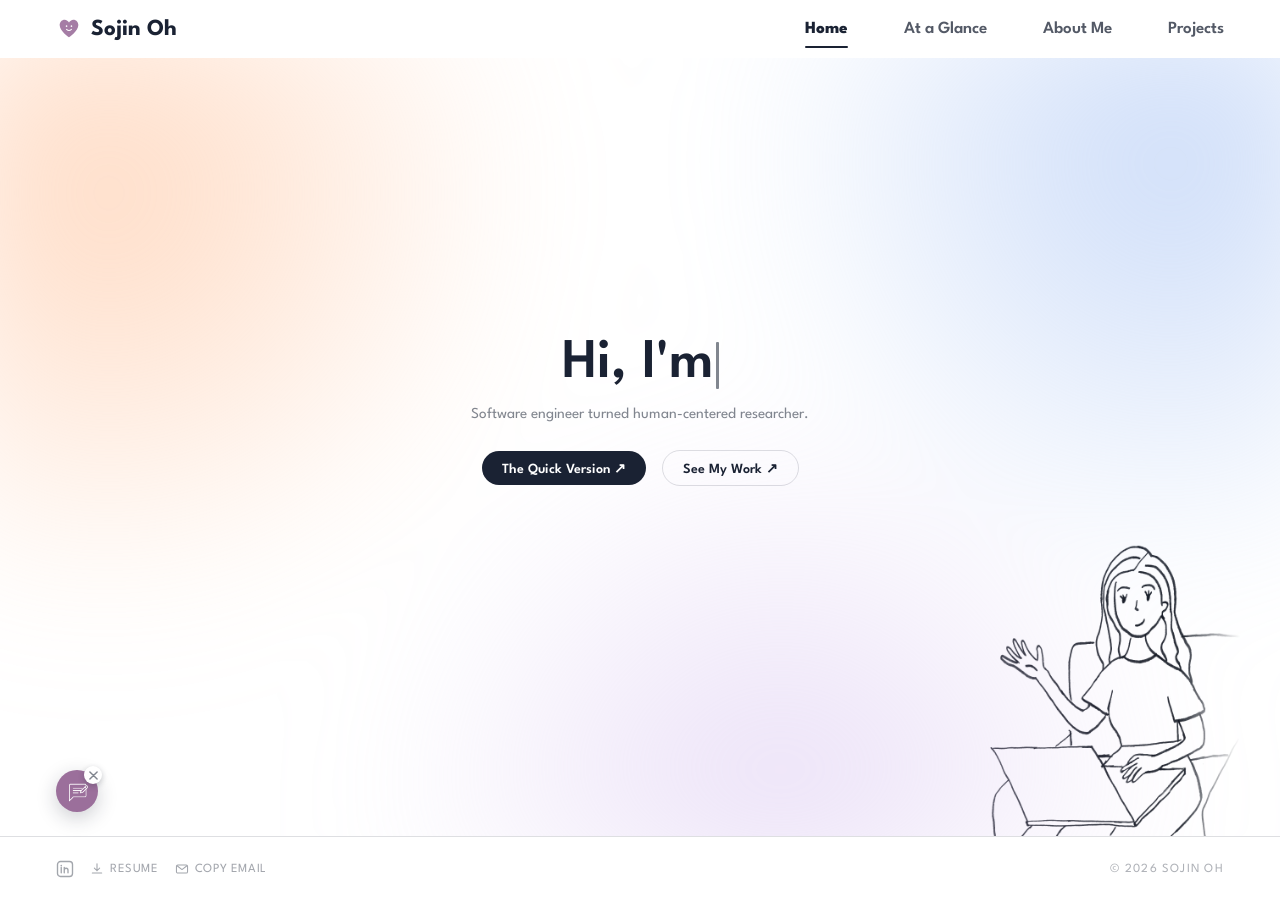
==== commit ce4118e3: "Turn scroll chevron into back-to-top arrow and add it to the case study - Chevron points down at the" ====
--- a/index.html
+++ b/index.html
@@ -15,7 +15,7 @@
   <link rel="preconnect" href="https://fonts.googleapis.com">
   <link rel="preconnect" href="https://fonts.gstatic.com" crossorigin>
   <link href="https://fonts.googleapis.com/css2?family=League+Spartan:wght@400;500;600;700;800&display=swap" rel="stylesheet">
-  <link rel="stylesheet" href="css/base.css?v=1781768619">
+  <link rel="stylesheet" href="css/base.css?v=1781769300">
   <link rel="stylesheet" href="css/nav.css?v=1781768619">
   <link rel="stylesheet" href="css/hero.css?v=1781768619">
   <link rel="stylesheet" href="css/cursor.css?v=1781768619">
@@ -280,7 +280,7 @@
 </button>
 <script src="js/feedback.js?v=2"></script>
 <script src="js/copy-email.js"></script>
-<script src="js/scroll-hint.js"></script>
+<script src="js/scroll-hint.js?v=6"></script>
 
 </body>
 </html>
--- a/css/base.css
+++ b/css/base.css
@@ -148,6 +148,9 @@
 
 .scroll-hint.hidden { opacity: 0; pointer-events: none; }
 
+.scroll-hint svg { flex-shrink: 0; transition: transform 0.3s ease; }
+.scroll-hint.to-top svg { transform: rotate(180deg); }
+
 @media (max-width: 700px) {
   .scroll-hint { right: 1.2rem; bottom: 5.6rem; width: 34px; height: 34px; }
 }
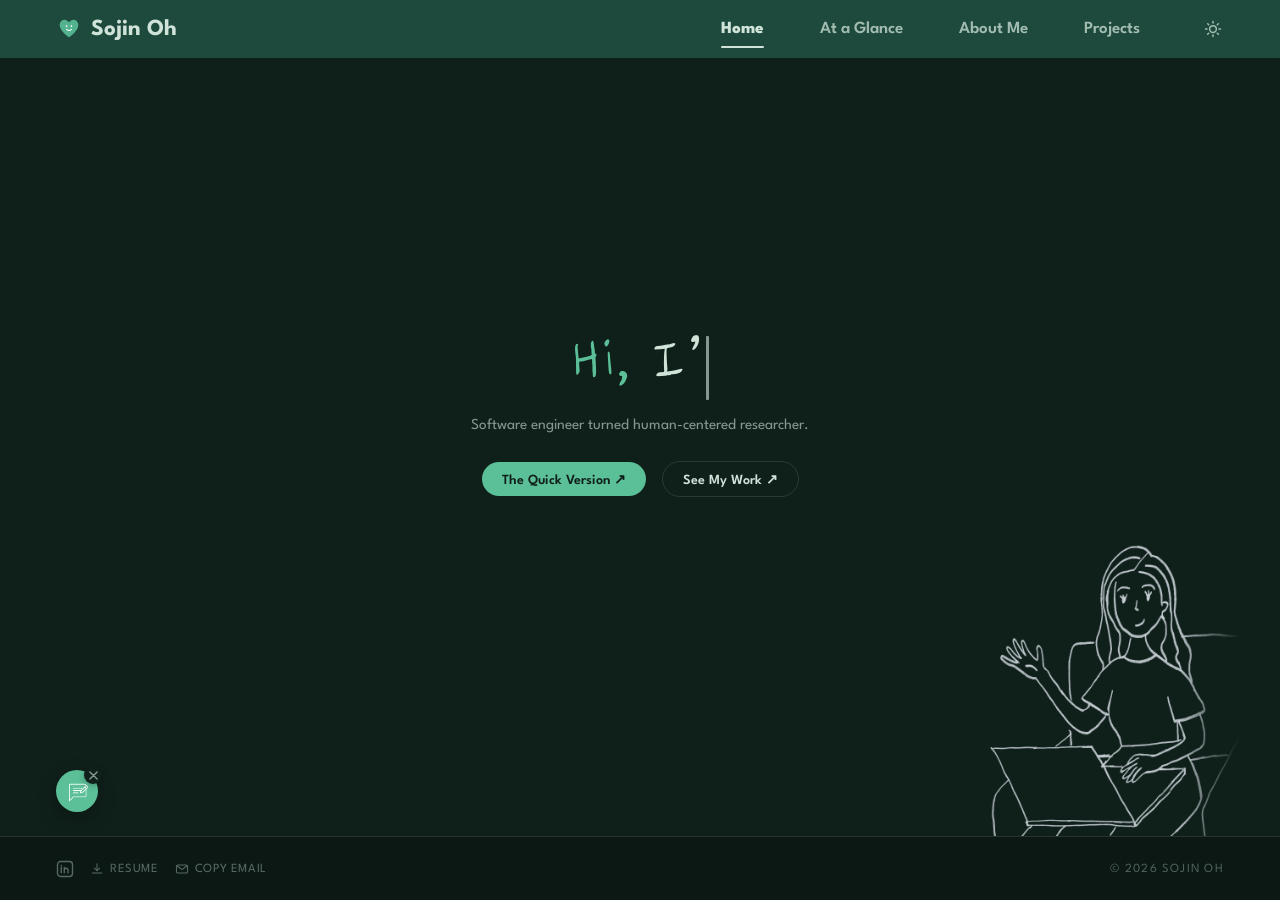
==== commit e057116a: "Add V3-inspired dark mode, handwritten hero, and case study timeline - Dark mode is now the default," ====
--- a/index.html
+++ b/index.html
@@ -15,11 +15,12 @@
   <link rel="preconnect" href="https://fonts.googleapis.com">
   <link rel="preconnect" href="https://fonts.gstatic.com" crossorigin>
   <link href="https://fonts.googleapis.com/css2?family=League+Spartan:wght@400;500;600;700;800&display=swap" rel="stylesheet">
-  <link rel="stylesheet" href="css/base.css?v=1781769300">
+  <script src="js/theme.js?v=2"></script>
+  <link rel="stylesheet" href="css/base.css?v=1781900300">
   <link rel="stylesheet" href="css/nav.css?v=1781768619">
-  <link rel="stylesheet" href="css/hero.css?v=1781768619">
-  <link rel="stylesheet" href="css/cursor.css?v=1781768619">
-  <link rel="stylesheet" href="css/feedback.css?v=1781768619">
+  <link rel="stylesheet" href="css/hero.css?v=1781900600">
+  <link rel="stylesheet" href="css/cursor.css?v=1781900000">
+  <link rel="stylesheet" href="css/feedback.css?v=1781900000">
 </head>
 <body>
 
--- a/css/base.css
+++ b/css/base.css
@@ -11,6 +11,71 @@
   --heart-color:  #9B6F9B;
   --card-elevated: #E6DBE6;
   --chip-bg:      rgba(26, 34, 51, 0.06);
+  --on-accent:    #FFFFFF;
+  --tint:         rgba(26, 34, 51, 0.06);
+  --tint-soft:    rgba(26, 34, 51, 0.04);
+  --shadow-rgb:   26, 34, 51;
+  --warn-text:    #92400E;
+  --footer-bg:    #FFFFFF;
+  --error:        #CC4444;
+  color-scheme: light;
+}
+
+/* ── Dark mode ──────────────────────────────────────────────────
+   Follows the system setting unless the visitor picks one with the
+   nav toggle, which sets data-theme on <html>. */
+@media (prefers-color-scheme: dark) {
+  :root:not([data-theme="light"]) {
+    --bg:           #0F1F1A;
+    --text:         #CFE3D9;
+    --accent:       #5BBF98;
+    --sky:          #152A23;
+    --sky-deep:     #13261F;
+    --nav-bg:       #1D4A3C;
+    --nav-text:     #CFE3D9;
+    --muted:        rgba(207, 227, 217, 0.62);
+    --border:       rgba(207, 227, 217, 0.14);
+    --heart-color:  #5BBF98;
+    --card-elevated: #1F3A30;
+    --chip-bg:      rgba(207, 227, 217, 0.07);
+    --on-accent:    #0F1F1A;
+    --tint:         rgba(207, 227, 217, 0.06);
+    --tint-soft:    rgba(207, 227, 217, 0.04);
+    --shadow-rgb:   0, 0, 0;
+    --warn-text:    #FBBF24;
+    --footer-bg:    #0B1814;
+    --error:        #F07070;
+    color-scheme: dark;
+  }
+}
+
+:root[data-theme="dark"] {
+  --bg:           #0F1F1A;
+  --text:         #CFE3D9;
+  --accent:       #5BBF98;
+  --sky:          #152A23;
+  --sky-deep:     #13261F;
+  --nav-bg:       #1D4A3C;
+  --nav-text:     #CFE3D9;
+  --muted:        rgba(207, 227, 217, 0.62);
+  --border:       rgba(207, 227, 217, 0.14);
+  --heart-color:  #5BBF98;
+  --card-elevated: #1F3A30;
+  --chip-bg:      rgba(207, 227, 217, 0.07);
+  --on-accent:    #0F1F1A;
+  --tint:         rgba(207, 227, 217, 0.06);
+  --tint-soft:    rgba(207, 227, 217, 0.04);
+  --shadow-rgb:   0, 0, 0;
+  --warn-text:    #FBBF24;
+  --footer-bg:    #0B1814;
+  --error:        #F07070;
+  color-scheme: dark;
+}
+
+/* Smooth swap when the toggle is clicked (class added only during the switch) */
+html.theme-switching,
+html.theme-switching * {
+  transition: background-color 0.3s ease, color 0.3s ease, border-color 0.3s ease !important;
 }
 
 * { box-sizing: border-box; margin: 0; padding: 0; outline: none; }
@@ -47,7 +112,7 @@
   bottom: 0;
   left: 0;
   width: 100%;
-  background: var(--nav-bg);
+  background: var(--footer-bg);
   padding: 1.4rem 3.5rem;
   flex-shrink: 0;
   z-index: 10;
@@ -133,7 +198,7 @@
   width: 40px;
   height: 40px;
   border-radius: 50%;
-  background: var(--nav-bg);
+  background: var(--bg);
   border: 1.5px solid var(--border);
   display: flex;
   align-items: center;
@@ -168,8 +233,54 @@
   -webkit-mask-image: linear-gradient(to right, black 0%, black 88%, transparent 100%);
 }
 #doodle-hover { opacity: 0; }
+
+/* Doodles are drawn on solid white. In dark mode, invert them (hue-rotate
+   keeps the colors close) and use screen so the black backdrop disappears. */
+@media (prefers-color-scheme: dark) {
+  :root:not([data-theme="light"]) .doodle {
+    filter: invert(1) hue-rotate(180deg) brightness(0.85);
+    mix-blend-mode: screen;
+  }
+}
+:root[data-theme="dark"] .doodle {
+  filter: invert(1) hue-rotate(180deg) brightness(0.85);
+  mix-blend-mode: screen;
+}
 body.doodle-reacting #doodle-default { opacity: 0; }
 body.doodle-reacting #doodle-hover   { opacity: 1; }
+/* ── Theme toggle (nav) ──────────────────────────────────────── */
+.theme-toggle {
+  display: flex;
+  align-items: center;
+  justify-content: center;
+  width: 34px;
+  height: 34px;
+  align-self: center;
+  margin: -8px -6px -8px 0;
+  border: none;
+  border-radius: 50%;
+  background: none;
+  color: var(--nav-text);
+  opacity: 0.75;
+  cursor: pointer;
+  transition: opacity 0.2s, background 0.2s, transform 0.2s cubic-bezier(0.34, 1.56, 0.64, 1);
+}
+.theme-toggle:hover { opacity: 1; background: var(--chip-bg); transform: rotate(-15deg); }
+.theme-toggle:focus-visible { outline: 2px solid var(--heart-color); outline-offset: 2px; }
+.theme-toggle .icon-sun { display: none; }
+.theme-toggle .icon-moon { display: block; }
+@media (prefers-color-scheme: dark) {
+  :root:not([data-theme="light"]) .theme-toggle .icon-sun { display: block; }
+  :root:not([data-theme="light"]) .theme-toggle .icon-moon { display: none; }
+}
+:root[data-theme="dark"] .theme-toggle .icon-sun { display: block; }
+:root[data-theme="dark"] .theme-toggle .icon-moon { display: none; }
+
+@media (max-width: 700px) {
+  .theme-toggle { width: 30px; height: 30px; }
+  .theme-toggle svg { width: 16px; height: 16px; }
+}
+
 html { font-size: 16px; }
 @media (max-width: 700px) { html { font-size: 15px; } }
 html, body { height: 100%; }
--- a/css/hero.css
+++ b/css/hero.css
@@ -1,3 +1,17 @@
+@font-face {
+  font-family: 'Sojin Hand';
+  src: url('../fonts/Sojin-Regular.ttf') format('truetype');
+  font-display: swap;
+}
+
+/* 소진 traced from Sojin's handwriting (the English font has no Korean letters) */
+@font-face {
+  font-family: 'Sojin Hand';
+  src: url('../fonts/Sojin-Hangul.ttf?v=2') format('truetype');
+  unicode-range: U+AC00-D7A3;
+  font-display: swap;
+}
+
 .hero {
   flex: 1;
   display: flex;
@@ -23,6 +37,12 @@
   transition: transform 0.6s ease-out;
   will-change: transform;
 }
+
+/* V3 dark mode had no glow behind the hero */
+@media (prefers-color-scheme: dark) {
+  :root:not([data-theme="light"]) .hero::before { opacity: 0; }
+}
+:root[data-theme="dark"] .hero::before { opacity: 0; }
 
 .hero-inner {
   max-width: 1200px;
@@ -53,9 +73,9 @@
 
 .heading-text {
   display: block;
-  font-family: 'League Spartan', sans-serif;
-  font-weight: 600;
-  font-size: 56px;
+  font-family: 'Sojin Hand', 'League Spartan', sans-serif;
+  font-weight: 400;
+  font-size: 76px;
   line-height: 1.1;
   color: var(--text);
   white-space: nowrap;
@@ -88,7 +108,7 @@
   font-family: 'League Spartan', sans-serif;
   font-size: 14px;
   font-weight: 600;
-  color: #fff;
+  color: var(--on-accent);
   background: var(--accent);
   border-radius: 24px;
   padding: 9px 20px;
@@ -123,13 +143,13 @@
   border-color: var(--accent);
   color: var(--accent);
   transform: translateY(-3px);
-  box-shadow: 0 8px 24px rgba(26, 34, 51, 0.12);
+  box-shadow: 0 8px 24px rgba(var(--shadow-rgb), 0.12);
 }
 
 .cta:hover {
   filter: brightness(0.88);
   transform: translateY(-3px);
-  box-shadow: 0 8px 24px rgba(26, 34, 51, 0.12);
+  box-shadow: 0 8px 24px rgba(var(--shadow-rgb), 0.12);
 }
 
 .socials {
@@ -156,7 +176,7 @@
   .hero { align-items: center; justify-content: center; padding: 1rem 1.5rem 3rem; }
   .hero-content { align-items: center; text-align: center; }
   .doodle { width: min(220px, 55vw); opacity: 0.5; bottom: 3.5rem; }
-  .heading-text { font-size: clamp(32px, 9vw, 44px); white-space: normal; text-align: center; }
+  .heading-text { font-size: clamp(38px, 11vw, 58px); white-space: normal; text-align: center; }
   .hero-caption { text-align: center; }
   .cta-row { justify-content: center; }
   .cta { font-size: 13px; padding: 9px 18px; }
@@ -165,6 +185,6 @@
 }
 
 @media (max-width: 480px) {
-  .heading-text { font-size: clamp(28px, 9vw, 36px); }
+  .heading-text { font-size: clamp(34px, 11vw, 46px); }
   .cta { font-size: 13px; padding: 9px 18px; }
 }
--- a/css/feedback.css
+++ b/css/feedback.css
@@ -21,13 +21,13 @@
   height: 42px;
   border-radius: 50%;
   background: var(--heart-color);
-  color: #fff;
+  color: var(--on-accent);
   border: none;
   display: flex;
   align-items: center;
   justify-content: center;
   cursor: pointer;
-  box-shadow: 0 6px 20px rgba(26, 34, 51, 0.22);
+  box-shadow: 0 6px 20px rgba(var(--shadow-rgb), 0.22);
   transition: transform 0.2s ease;
 }
 
@@ -43,7 +43,7 @@
   border-radius: 50%;
   background: var(--bg);
   border: none;
-  box-shadow: 0 2px 6px rgba(26, 34, 51, 0.25);
+  box-shadow: 0 2px 6px rgba(var(--shadow-rgb), 0.25);
   color: var(--muted);
   display: flex;
   align-items: center;
@@ -56,7 +56,7 @@
 
 .feedback-dismiss:hover, .feedback-dismiss:focus-visible {
   color: var(--accent);
-  box-shadow: 0 2px 8px rgba(26, 34, 51, 0.35);
+  box-shadow: 0 2px 8px rgba(var(--shadow-rgb), 0.35);
 }
 
 .feedback-dismiss.hidden,
@@ -73,7 +73,7 @@
   border: 1px solid var(--border);
   border-radius: 16px;
   padding: 1.2rem 1.2rem 1.1rem;
-  box-shadow: 0 16px 48px rgba(26, 34, 51, 0.22);
+  box-shadow: 0 16px 48px rgba(var(--shadow-rgb), 0.22);
 }
 
 .feedback-card.hidden { display: none; }
@@ -214,7 +214,7 @@
 
 .feedback-submit:not(:disabled) {
   background: var(--accent);
-  color: #fff;
+  color: var(--on-accent);
   cursor: pointer;
 }
 
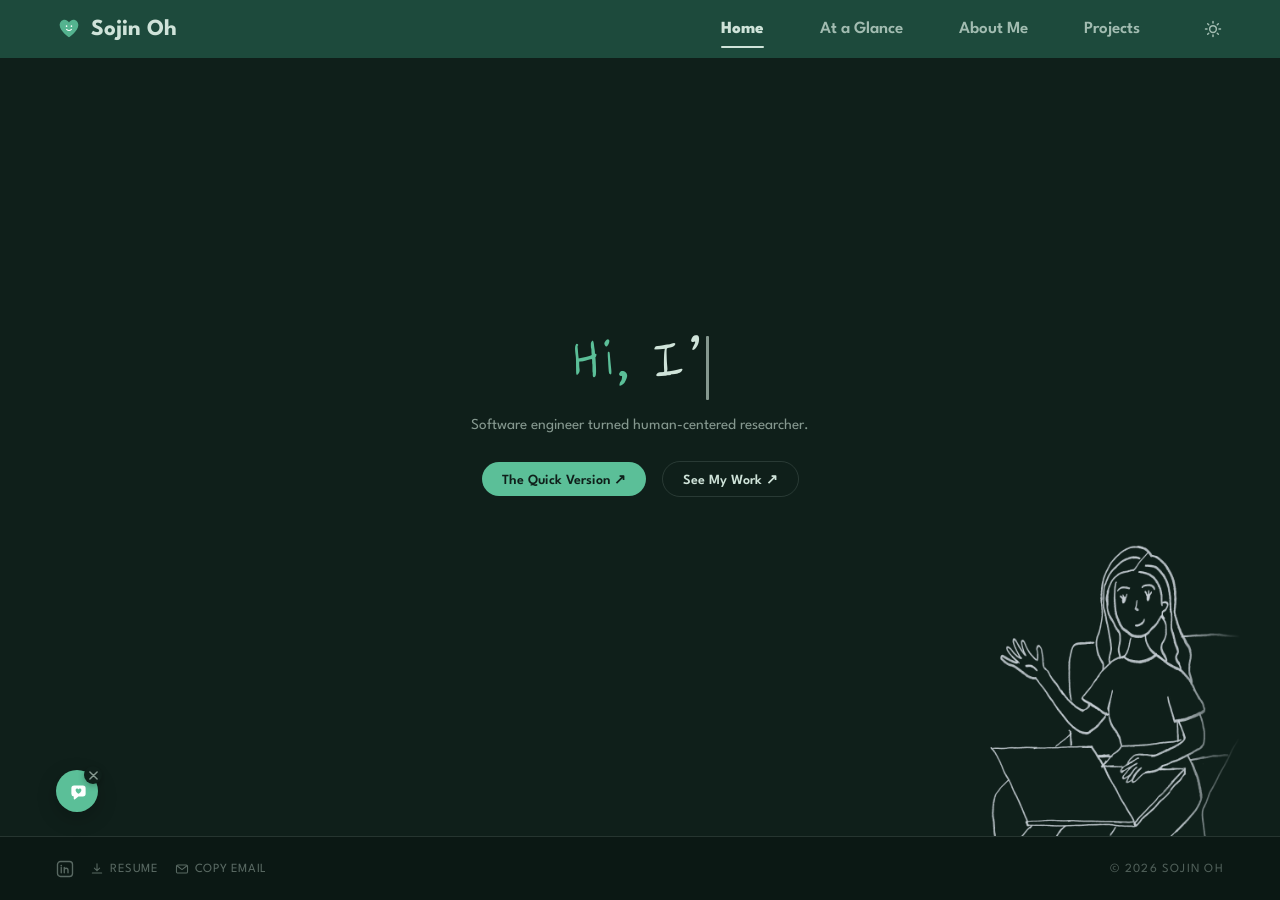
==== commit 455cfa50: "Give filled resume and email buttons a green dark mode color Adds --btn-bg, --btn-text and --btn-sha" ====
--- a/index.html
+++ b/index.html
@@ -16,11 +16,11 @@
   <link rel="preconnect" href="https://fonts.gstatic.com" crossorigin>
   <link href="https://fonts.googleapis.com/css2?family=League+Spartan:wght@400;500;600;700;800&display=swap" rel="stylesheet">
   <script src="js/theme.js?v=2"></script>
-  <link rel="stylesheet" href="css/base.css?v=1781900300">
+  <link rel="stylesheet" href="css/base.css?v=1781900900">
   <link rel="stylesheet" href="css/nav.css?v=1781768619">
   <link rel="stylesheet" href="css/hero.css?v=1781900600">
   <link rel="stylesheet" href="css/cursor.css?v=1781900000">
-  <link rel="stylesheet" href="css/feedback.css?v=1781900000">
+  <link rel="stylesheet" href="css/feedback.css?v=1781900007">
 </head>
 <body>
 
@@ -79,7 +79,7 @@
 <!-- Feedback bubble -->
 <div class="feedback-toggle-wrap">
   <button class="feedback-toggle hidden" id="feedback-toggle" aria-label="Leave feedback">
-    <img class="feedback-icon" src="images/feedback-icon.png" alt="">
+    <svg class="feedback-icon" viewBox="0 0 24 24" aria-hidden="true"><path fill="currentColor" fill-rule="evenodd" d="M6.5 3h11A3.5 3.5 0 0 1 21 6.5v7a3.5 3.5 0 0 1-3.5 3.5h-5.6l-4.3 3.6c-.65.55-1.6.08-1.6-.76V17A3.5 3.5 0 0 1 3 13.5v-7A3.5 3.5 0 0 1 6.5 3zM12 13.6s-3.6-2.2-3.6-4.6a1.85 1.85 0 0 1 3.6-.8 1.85 1.85 0 0 1 3.6.8c0 2.4-3.6 4.6-3.6 4.6z"/></svg>
   </button>
   <button class="feedback-dismiss" id="feedback-dismiss" aria-label="Hide feedback button">
     <svg width="9" height="9" viewBox="0 0 10 10" fill="none" stroke="currentColor" stroke-width="1.6" stroke-linecap="round">
--- a/css/base.css
+++ b/css/base.css
@@ -12,6 +12,9 @@
   --card-elevated: #E6DBE6;
   --chip-bg:      rgba(26, 34, 51, 0.06);
   --on-accent:    #FFFFFF;
+  --btn-bg:       #1A2233;
+  --btn-text:     #FFFFFF;
+  --btn-shadow:   #9B6F9B;
   --tint:         rgba(26, 34, 51, 0.06);
   --tint-soft:    rgba(26, 34, 51, 0.04);
   --shadow-rgb:   26, 34, 51;
@@ -39,6 +42,9 @@
     --card-elevated: #1F3A30;
     --chip-bg:      rgba(207, 227, 217, 0.07);
     --on-accent:    #0F1F1A;
+  --btn-bg:       #338068;
+  --btn-text:     #FFFFFF;
+  --btn-shadow:   #5BBF98;
     --tint:         rgba(207, 227, 217, 0.06);
     --tint-soft:    rgba(207, 227, 217, 0.04);
     --shadow-rgb:   0, 0, 0;
@@ -63,6 +69,9 @@
   --card-elevated: #1F3A30;
   --chip-bg:      rgba(207, 227, 217, 0.07);
   --on-accent:    #0F1F1A;
+  --btn-bg:       #338068;
+  --btn-text:     #FFFFFF;
+  --btn-shadow:   #5BBF98;
   --tint:         rgba(207, 227, 217, 0.06);
   --tint-soft:    rgba(207, 227, 217, 0.04);
   --shadow-rgb:   0, 0, 0;
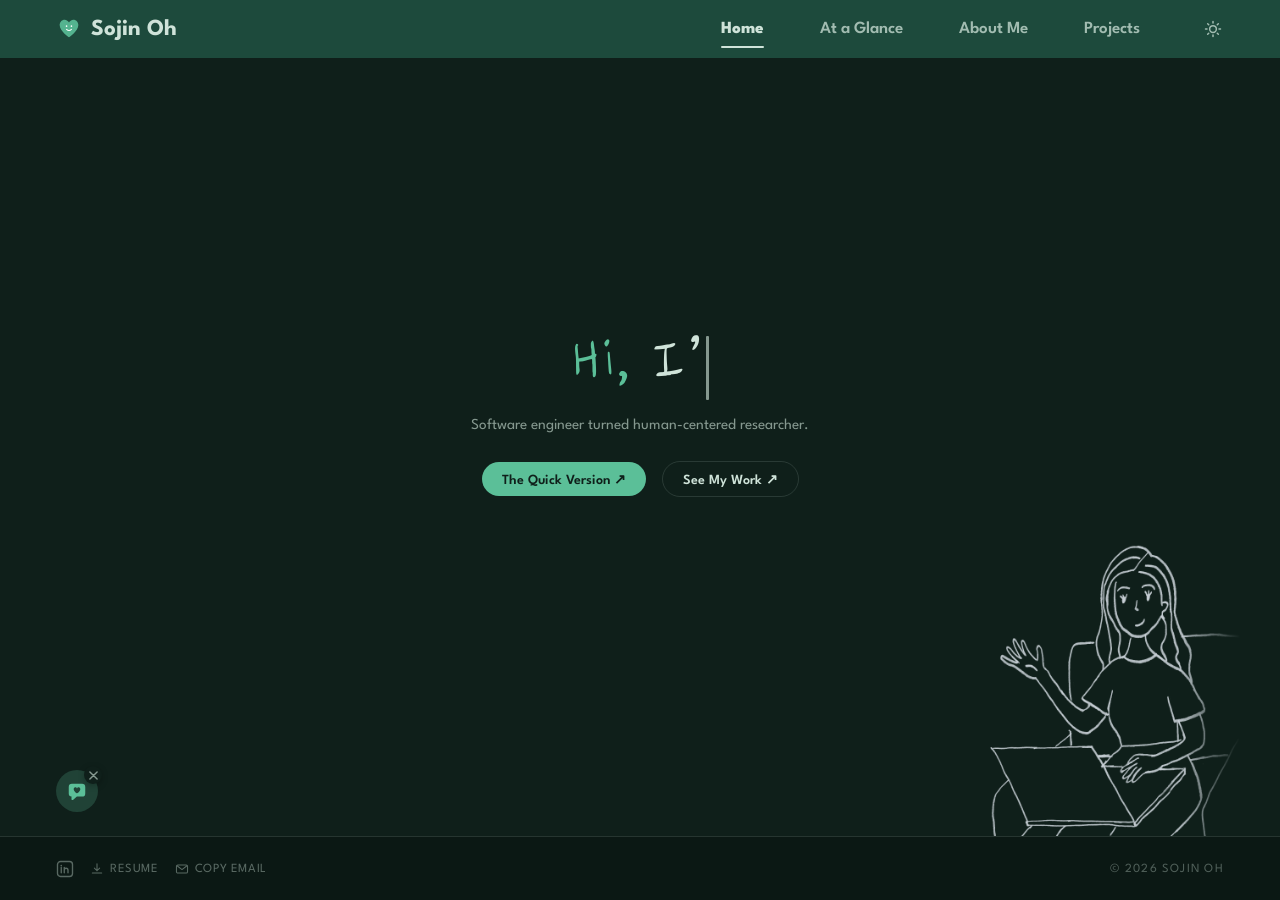
==== commit 7e9ccd7d: "Preload Korean handwriting font so 소진 doesn't flash on first loop Co-Authored-By: Claude Opus 5.5 <n" ====
--- a/index.html
+++ b/index.html
@@ -18,6 +18,7 @@
   <script src="js/theme.js?v=2"></script>
   <link rel="stylesheet" href="css/base.css?v=1781900900">
   <link rel="stylesheet" href="css/nav.css?v=1781768619">
+  <link rel="preload" href="fonts/Sojin-Hangul.ttf?v=2" as="font" type="font/ttf" crossorigin>
   <link rel="stylesheet" href="css/hero.css?v=1781900600">
   <link rel="stylesheet" href="css/cursor.css?v=1781900000">
   <link rel="stylesheet" href="css/feedback.css?v=1781900007">
@@ -196,6 +197,8 @@
       for (const char of seg.text) allChars.push({ char, hi: seg.hi });
     }
     const names = ['Sojin', '소진'];
+    // Load the Korean handwriting now so 소진 never flashes in the fallback font
+    if (document.fonts) document.fonts.load('1em "Sojin Hand"', '소진');
 
     const cursor = document.createElement('span');
     cursor.className = 'type-cursor';
--- a/css/feedback.css
+++ b/css/feedback.css
@@ -9,29 +9,32 @@
 .feedback-toggle-wrap.hidden { display: none; }
 
 .feedback-icon {
-  width: 19px;
-  height: 19px;
-  filter: brightness(0) invert(1);
-  transform: translate(1px, 1px);
-}
-
+  display: block;
+  width: 22px;
+  height: 22px;
+  color: var(--heart-color);
+  transform: translateY(1px);
+}
+
+/* Soft tint of the accent instead of a solid fill */
 .feedback-toggle {
   position: relative;
   width: 42px;
   height: 42px;
   border-radius: 50%;
-  background: var(--heart-color);
-  color: var(--on-accent);
+  background: color-mix(in srgb, var(--heart-color) 22%, var(--bg));
   border: none;
   display: flex;
   align-items: center;
   justify-content: center;
   cursor: pointer;
-  box-shadow: 0 6px 20px rgba(var(--shadow-rgb), 0.22);
-  transition: transform 0.2s ease;
-}
-
-.feedback-toggle:hover { transform: scale(1.08); }
+  transition: transform 0.2s ease, background 0.2s ease;
+}
+
+.feedback-toggle:hover {
+  transform: scale(1.08);
+  background: color-mix(in srgb, var(--heart-color) 32%, var(--bg));
+}
 .feedback-toggle.hidden { display: none; }
 
 .feedback-dismiss {
